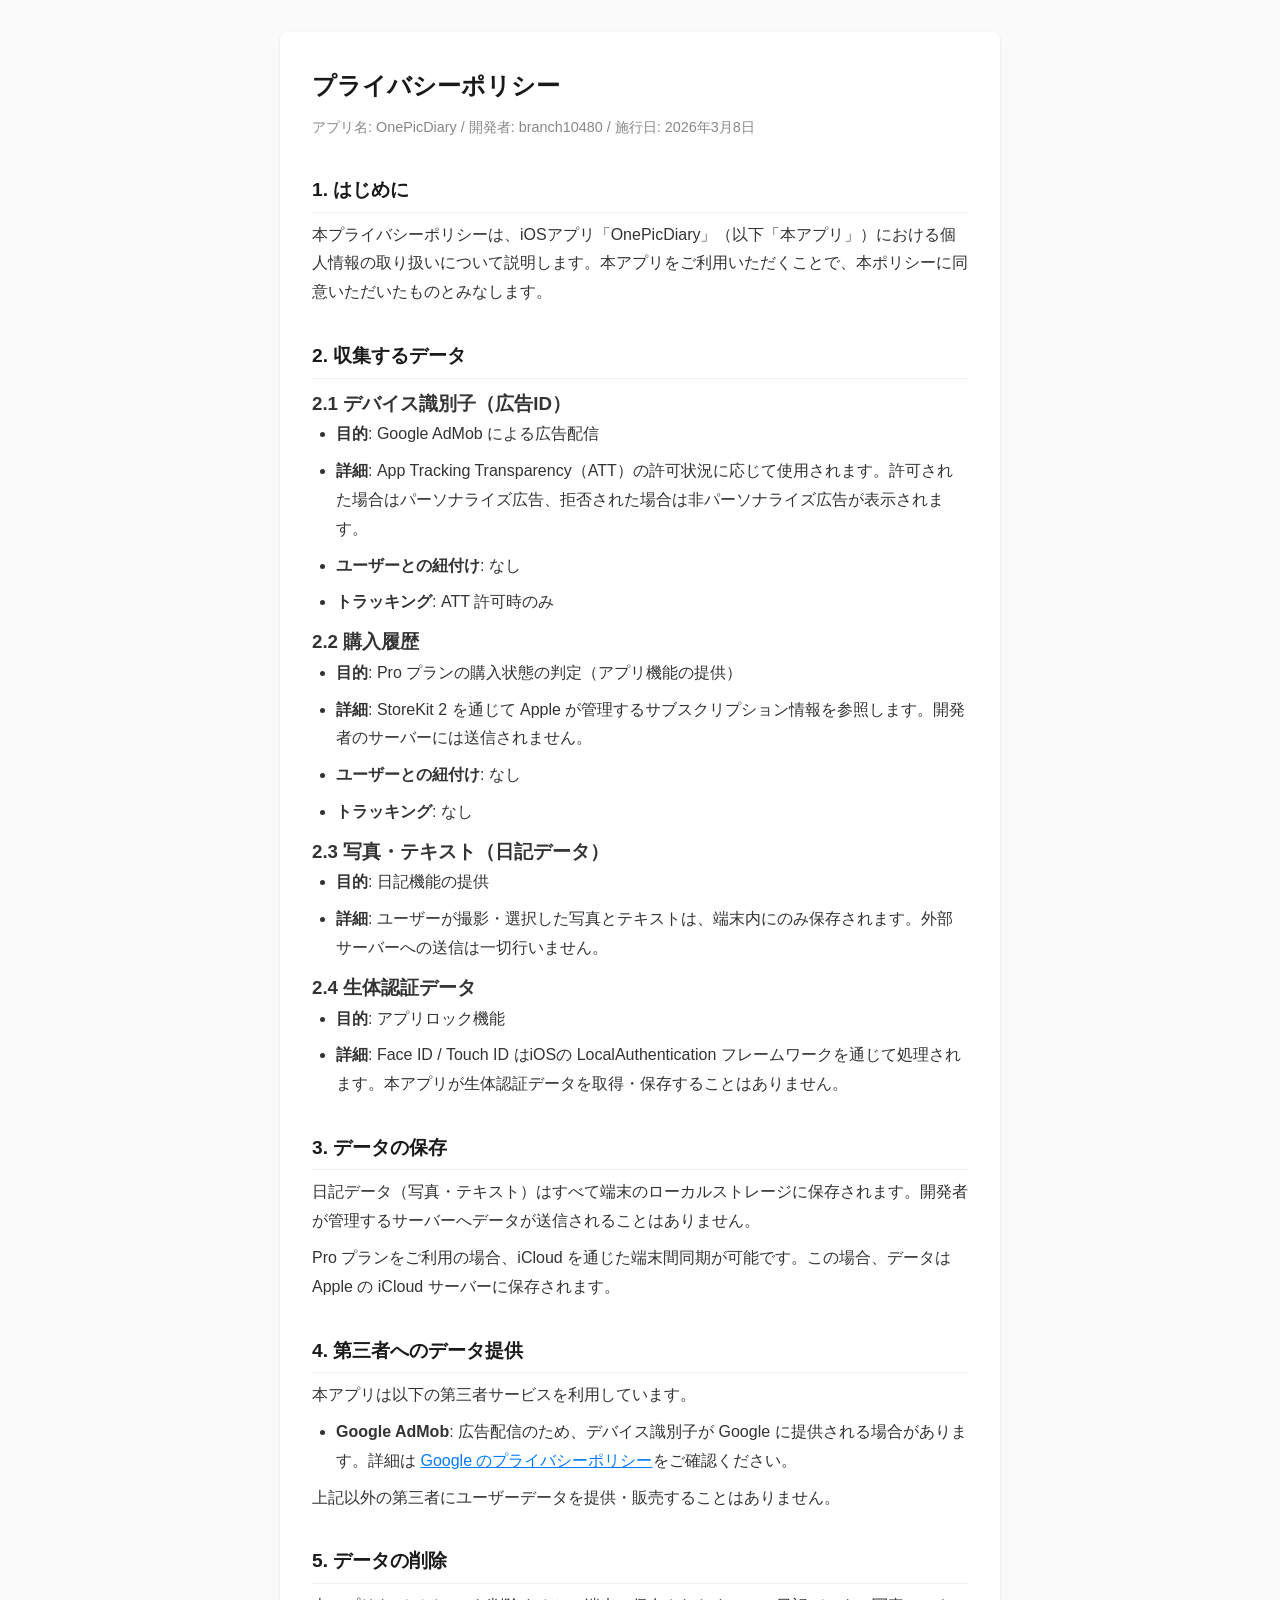
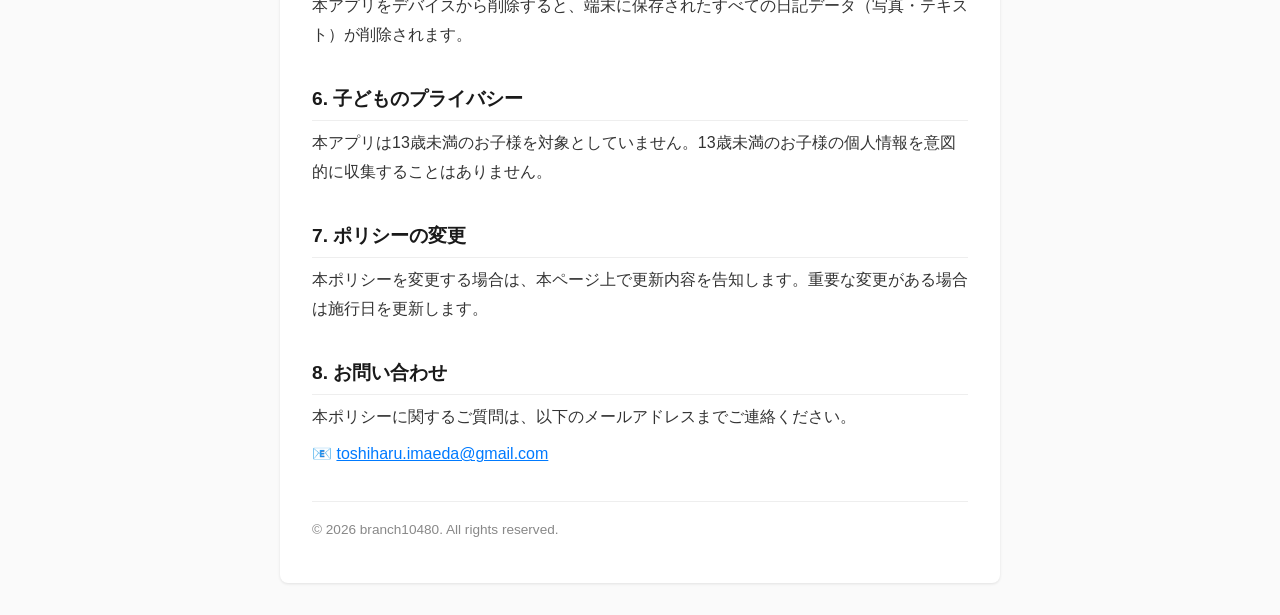
==== index.html @ e44a667a "Add privacy policy page for OnePicDiary Japanese privacy policy covering AdMob, StoreKit 2 subscript" ====
<!DOCTYPE html>
<html lang="ja">
<head>
  <meta charset="UTF-8">
  <meta http-equiv="refresh" content="0; url=privacy-policy.html">
  <meta name="viewport" content="width=device-width, initial-scale=1.0">
  <title>OnePicDiary - Legal</title>
  <link rel="stylesheet" href="style.css">
</head>
<body>
  <div class="container">
    <h1>OnePicDiary</h1>
    <ul>
      <li><a href="privacy-policy.html">プライバシーポリシー</a></li>
    </ul>
  </div>
</body>
</html>
---- style.css ----
* {
  margin: 0;
  padding: 0;
  box-sizing: border-box;
}

body {
  font-family: -apple-system, BlinkMacSystemFont, "Hiragino Sans", "Hiragino Kaku Gothic ProN", Meiryo, sans-serif;
  line-height: 1.8;
  color: #333;
  background-color: #fafafa;
  padding: 2rem 1rem;
}

.container {
  max-width: 720px;
  margin: 0 auto;
  background: #fff;
  padding: 2rem;
  border-radius: 8px;
  box-shadow: 0 1px 3px rgba(0, 0, 0, 0.1);
}

h1 {
  font-size: 1.5rem;
  margin-bottom: 0.5rem;
  color: #1a1a1a;
}

h2 {
  font-size: 1.2rem;
  margin-top: 2rem;
  margin-bottom: 0.5rem;
  color: #1a1a1a;
  border-bottom: 1px solid #eee;
  padding-bottom: 0.25rem;
}

p, li {
  margin-bottom: 0.5rem;
}

ul {
  padding-left: 1.5rem;
}

.meta {
  color: #888;
  font-size: 0.9rem;
  margin-bottom: 1.5rem;
}

a {
  color: #007aff;
}

footer {
  margin-top: 2rem;
  padding-top: 1rem;
  border-top: 1px solid #eee;
  font-size: 0.85rem;
  color: #888;
}
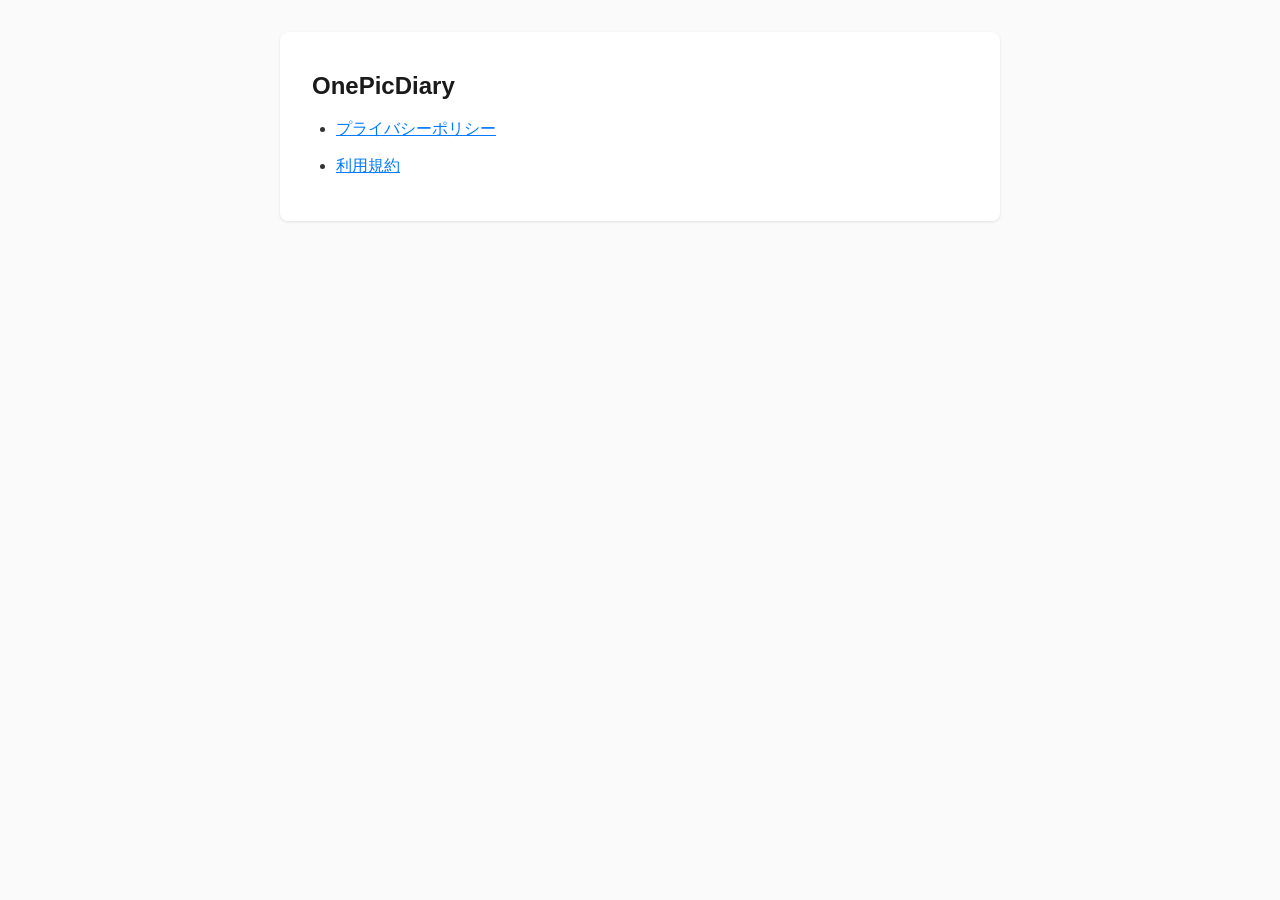
==== commit 51146d42: "feat: add terms of service page Add terms-of-service.html for App Store Connect submission. Update i" ====
--- a/index.html
+++ b/index.html
@@ -2,7 +2,6 @@
 <html lang="ja">
 <head>
   <meta charset="UTF-8">
-  <meta http-equiv="refresh" content="0; url=privacy-policy.html">
   <meta name="viewport" content="width=device-width, initial-scale=1.0">
   <title>OnePicDiary - Legal</title>
   <link rel="stylesheet" href="style.css">
@@ -12,6 +11,7 @@
     <h1>OnePicDiary</h1>
     <ul>
       <li><a href="privacy-policy.html">プライバシーポリシー</a></li>
+      <li><a href="terms-of-service.html">利用規約</a></li>
     </ul>
   </div>
 </body>
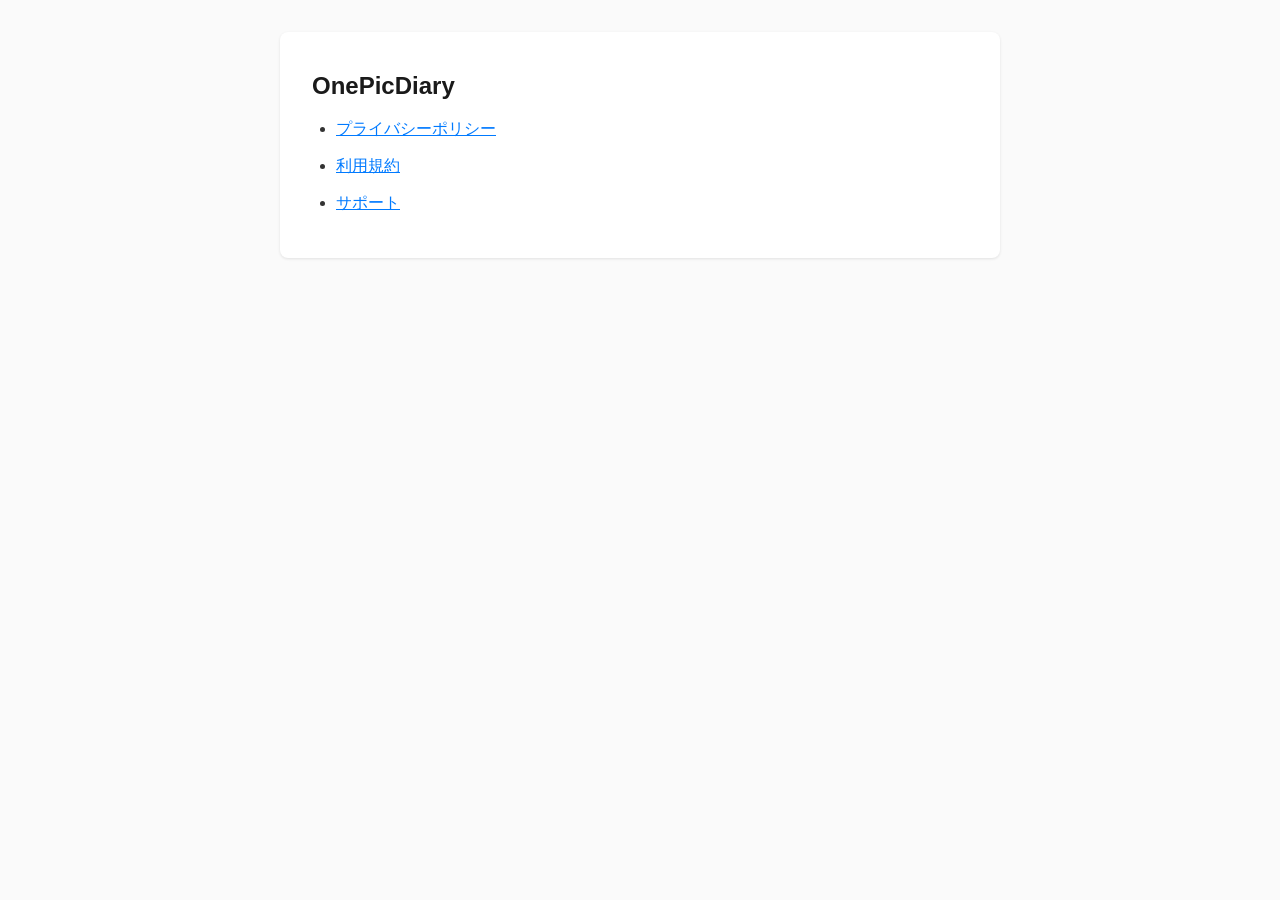
==== commit b850a0f0: "feat: add support page Add support.html with contact info and FAQ for App Store Connect submission. " ====
--- a/index.html
+++ b/index.html
@@ -12,6 +12,7 @@
     <ul>
       <li><a href="privacy-policy.html">プライバシーポリシー</a></li>
       <li><a href="terms-of-service.html">利用規約</a></li>
+      <li><a href="support.html">サポート</a></li>
     </ul>
   </div>
 </body>
